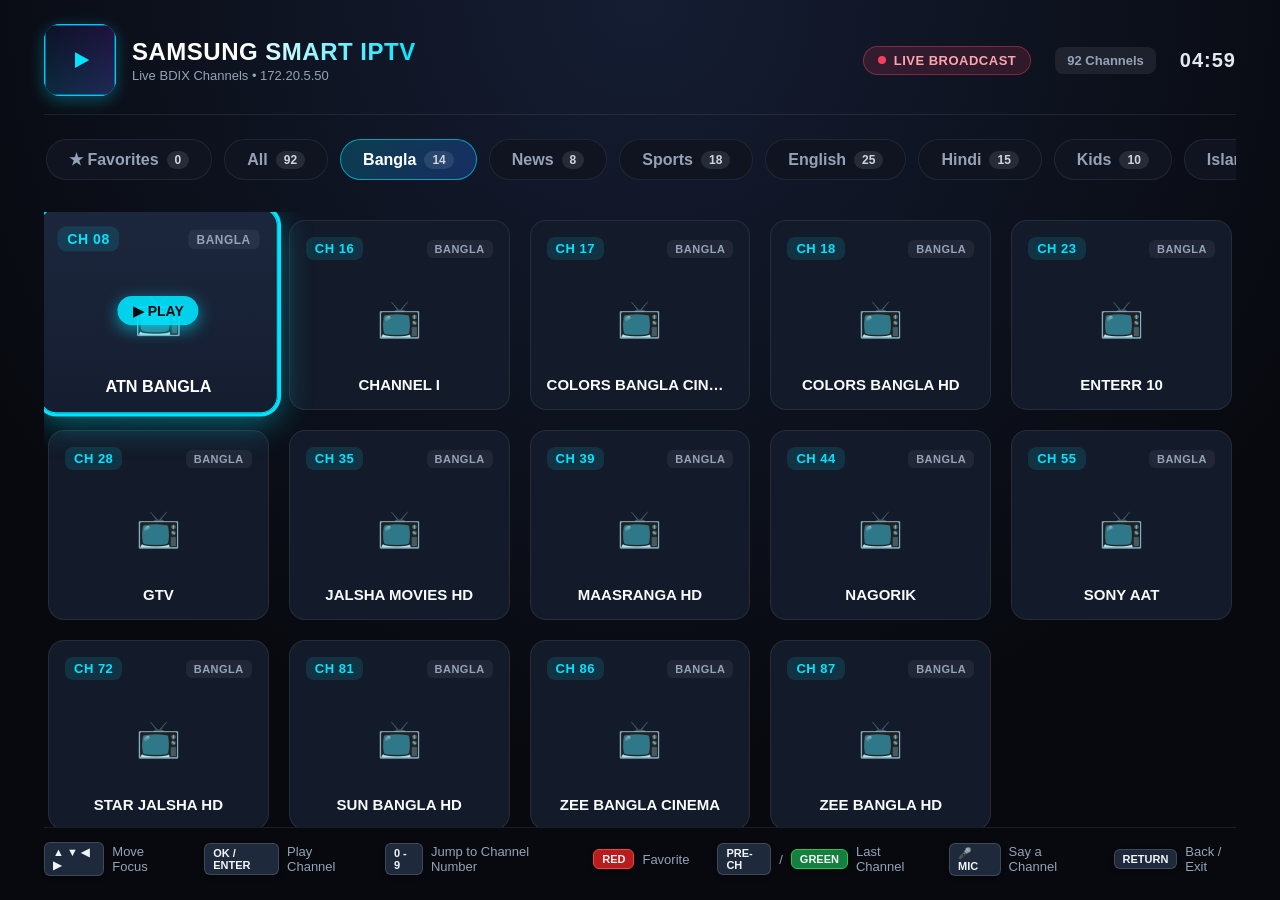
==== index.html @ b4ba372a "Initial commit Co-Authored-By: Claude Opus 5.5 <noreply@anthropic.com>" ====
<!DOCTYPE html>
<html lang="en">
<head>
  <meta charset="UTF-8">
  <meta name="viewport" content="width=1920, height=1080, initial-scale=1.0, maximum-scale=1.0, user-scalable=no">
  <title>Samsung Smart IPTV</title>
  <link rel="stylesheet" href="style.css">
  <link rel="icon" href="icon.png">
</head>
<body>

  <!-- TV Application Interface -->
  <div id="app-container">

    <!-- Top Header -->
    <header class="tv-header">
      <div class="brand-wrapper">
        <div class="brand-icon">
          <img src="icon.png" alt="" width="72" height="72" decoding="async">
        </div>
        <div>
          <div class="brand-title">SAMSUNG SMART IPTV</div>
          <div class="brand-subtitle" id="brand-subtitle">Live BDIX Channels</div>
        </div>
      </div>

      <div class="header-status">
        <div class="live-badge">
          <span class="pulse-dot"></span>
          <span>LIVE BROADCAST</span>
        </div>
        <div class="channel-count-tag" id="channel-count">Loading…</div>
        <div class="clock-display" id="tv-clock">--:--</div>
      </div>
    </header>

    <!-- Categories Navigation Bar -->
    <nav class="category-bar-wrapper">
      <div class="category-bar" id="category-bar">
        <!-- Rendered dynamically -->
      </div>
    </nav>

    <!-- Channels Grid Container -->
    <main class="grid-container" id="grid-container">
      <div class="channels-grid" id="channels-grid">
        <!-- Channels cards rendered dynamically -->
      </div>
    </main>

    <!-- Remote Navigation Hints Footer -->
    <footer class="tv-footer-hints">
      <div class="hint-item"><span class="key-pill">▲ ▼ ◀ ▶</span> Move Focus</div>
      <div class="hint-item"><span class="key-pill">OK / ENTER</span> Play Channel</div>
      <div class="hint-item"><span class="key-pill">0 - 9</span> Jump to Channel Number</div>
      <div class="hint-item"><span class="key-pill key-red">RED</span> Favorite</div>
      <div class="hint-item"><span class="key-pill">PRE-CH</span> / <span class="key-pill key-green">GREEN</span> Last Channel</div>
      <div class="hint-item"><span class="key-pill">🎤 MIC</span> Say a Channel</div>
      <div class="hint-item"><span class="key-pill">RETURN</span> Back / Exit</div>
    </footer>

  </div>

  <!-- Fullscreen Player View -->
  <div id="player-container">
    <object id="av-player" type="application/avplayer"></object>
    <video id="stream-video" class="stream-video" controls playsinline preload="auto"></video>
    <iframe id="stream-iframe" class="stream-iframe-fallback" src="about:blank" allow="autoplay; fullscreen" allowfullscreen tabindex="-1" hidden></iframe>


    <!-- Compact top OSD only (does not cover player controls) -->
    <div class="player-osd hidden" id="player-osd">
      
      <!-- Top OSD Bar -->
      <div class="osd-top">
        <div class="osd-channel-info">
          <span class="osd-ch-number" id="osd-ch-num">CH 01</span>
          <img class="osd-ch-logo" id="osd-ch-logo" src="" alt="Channel Logo" onerror="this.style.display='none'" />
          <div class="osd-ch-details">
            <div class="osd-ch-name" id="osd-ch-name">A SPORTS HD</div>
            <div class="osd-ch-meta">
              <span id="osd-ch-cat">Sports • LIVE</span>
              <span class="live-badge" style="padding: 2px 8px; font-size: 11px;">
                <span class="pulse-dot" style="width:6px; height:6px;"></span> LIVE
              </span>
            </div>
          </div>
        </div>

        <div class="osd-top-right">
          <div class="osd-clock" id="osd-clock">--:--</div>
        </div>
      </div>

    </div>

    <!-- Loading / buffering / error status -->
    <div class="player-status status-hidden" id="player-status" hidden>
      <div class="status-spinner"></div>
      <div class="status-error-icon">⚠</div>
      <div class="status-text">
        <div class="status-title" id="player-status-title"></div>
        <div class="status-detail" id="player-status-detail"></div>
      </div>
      <div class="status-actions">
        <div class="hint-item"><span class="key-pill">OK</span> Retry</div>
        <div class="hint-item"><span class="key-pill">◀ ▶</span> Other channel</div>
        <div class="hint-item"><span class="key-pill">RETURN</span> Back</div>
      </div>
    </div>

    <!-- Quick channel list (OK while watching) -->
    <aside class="channel-drawer" id="channel-drawer">
      <div class="drawer-header">
        <span class="drawer-arrow">◀</span>
        <span class="drawer-category" id="drawer-category">All</span>
        <span class="drawer-arrow">▶</span>
      </div>
      <div class="drawer-list" id="drawer-list"></div>
      <div class="drawer-hints">
        <div class="hint-item"><span class="key-pill">▲ ▼</span> Browse</div>
        <div class="hint-item"><span class="key-pill">OK</span> Watch</div>
        <div class="hint-item"><span class="key-pill">RETURN</span> Close</div>
      </div>
    </aside>
  </div>

  <!-- Direct Channel Dial Overlay (When typing 0-9 on remote) -->
  <div id="channel-dial-overlay">
    <span class="dial-label">CH</span>
    <span class="dial-digits" id="dial-digits">01</span>
  </div>

  <!-- Exit confirmation (RETURN on the category bar) -->
  <div id="exit-dialog" class="exit-dialog" hidden>
    <div class="exit-box">
      <div class="exit-title">Exit Samsung Smart IPTV?</div>
      <div class="exit-actions">
        <span class="exit-btn">Exit</span>
        <span class="exit-btn">Cancel</span>
      </div>
    </div>
  </div>

  <!-- TV Toast Notification -->
  <div id="tv-toast">
    <span style="font-size: 20px;">📺</span>
    <span id="toast-msg">Notification</span>
  </div>

  <!-- Scripts -->
  <script src="$WEBAPIS/webapis/webapis.js"></script>
  <script src="js/config.js"></script>
  <script src="js/hls.js"></script>
  <script src="channels.js"></script>
  <script src="app.js"></script>
</body>
</html>
---- style.css ----
/* Samsung Smart TV IPTV Stylesheet */
:root {
  --bg-primary: #07090e;
  --bg-surface: #0f1420;
  --bg-surface-elevated: #161e30;
  --bg-card: #131a29;
  --accent-cyan: #00e5ff;
  --accent-blue: #2563eb;
  --accent-emerald: #10b981;
  --accent-amber: #f59e0b;
  --accent-rose: #f43f5e;
  --text-main: #f8fafc;
  --text-muted: #94a3b8;
  --border-color: rgba(255, 255, 255, 0.08);
  --focus-glow: 0 0 0 3px #00e5ff, 0 8px 32px rgba(0, 229, 255, 0.45);
  --font-family: -apple-system, BlinkMacSystemFont, 'Segoe UI', Roboto, 'Helvetica Neue', Arial, sans-serif;
}

* {
  box-sizing: border-box;
  margin: 0;
  padding: 0;
  -webkit-font-smoothing: antialiased;
  user-select: none;
}

html, body {
  width: 100%;
  height: 100%;
  overflow: hidden;
  background-color: var(--bg-primary);
  color: var(--text-main);
  font-family: var(--font-family);
  font-size: 16px;
}

/* TV Safe Area Container */
#app-container {
  width: 100vw;
  height: 100vh;
  display: flex;
  flex-direction: column;
  padding: 24px 44px;
  background: radial-gradient(circle at 50% 0%, #151d33 0%, var(--bg-primary) 70%);
  position: relative;
  overflow: hidden;
}

/* TOP HEADER */
.tv-header {
  display: flex;
  align-items: center;
  justify-content: space-between;
  padding-bottom: 18px;
  border-bottom: 1px solid var(--border-color);
  margin-bottom: 20px;
}

.brand-wrapper {
  display: flex;
  align-items: center;
  gap: 16px;
}

.brand-icon {
  width: 72px;
  height: 72px;
  border-radius: 16px;
  background: linear-gradient(135deg, #0284c7, #00e5ff);
  display: flex;
  align-items: center;
  justify-content: center;
  box-shadow: 0 4px 16px rgba(0, 229, 255, 0.3);
  overflow: hidden;
  flex-shrink: 0;
}

.brand-icon img {
  width: 100%;
  height: 100%;
  object-fit: cover;
  display: block;
}

.brand-title {
  font-size: 24px;
  font-weight: 800;
  letter-spacing: 0.5px;
  background: linear-gradient(90deg, #ffffff 40%, #00e5ff 100%);
  -webkit-background-clip: text;
  -webkit-text-fill-color: transparent;
}

.brand-subtitle {
  font-size: 13px;
  color: var(--text-muted);
  font-weight: 500;
  margin-top: 2px;
}

.header-status {
  display: flex;
  align-items: center;
  gap: 24px;
}

.live-badge {
  display: flex;
  align-items: center;
  gap: 8px;
  background: rgba(244, 63, 94, 0.15);
  border: 1px solid rgba(244, 63, 94, 0.4);
  color: #fda4af;
  padding: 6px 14px;
  border-radius: 20px;
  font-size: 13px;
  font-weight: 700;
  letter-spacing: 0.5px;
}

.live-badge .pulse-dot {
  width: 8px;
  height: 8px;
  background-color: #f43f5e;
  border-radius: 50%;
  animation: pulse 1.5s infinite;
}

@keyframes pulse {
  0% { transform: scale(0.9); opacity: 0.6; }
  50% { transform: scale(1.3); opacity: 1; box-shadow: 0 0 10px #f43f5e; }
  100% { transform: scale(0.9); opacity: 0.6; }
}

.clock-display {
  font-size: 20px;
  font-weight: 700;
  color: #e2e8f0;
  letter-spacing: 1px;
  font-variant-numeric: tabular-nums;
}

.channel-count-tag {
  background: rgba(255, 255, 255, 0.07);
  padding: 6px 12px;
  border-radius: 8px;
  font-size: 13px;
  color: var(--text-muted);
  font-weight: 600;
}

/* CATEGORY TABS */
.category-bar-wrapper {
  margin-bottom: 22px;
  position: relative;
}

.category-bar {
  display: flex;
  gap: 12px;
  overflow-x: auto;
  scroll-behavior: smooth;
  padding: 4px 2px 10px 2px;
  scrollbar-width: none;
}
.category-bar::-webkit-scrollbar {
  display: none;
}

.cat-tab {
  padding: 10px 22px;
  background: var(--bg-surface);
  border: 1px solid var(--border-color);
  border-radius: 28px;
  color: var(--text-muted);
  font-size: 16px;
  font-weight: 600;
  cursor: pointer;
  white-space: nowrap;
  transition: all 0.2s cubic-bezier(0.2, 0.8, 0.2, 1);
  display: flex;
  align-items: center;
  gap: 8px;
  outline: none;
}

.cat-tab .tab-badge {
  font-size: 12px;
  background: rgba(255, 255, 255, 0.1);
  padding: 2px 8px;
  border-radius: 12px;
  color: #cbd5e1;
}

.cat-tab.active {
  background: linear-gradient(135deg, rgba(0, 229, 255, 0.2), rgba(37, 99, 235, 0.3));
  border-color: rgba(0, 229, 255, 0.6);
  color: #ffffff;
}

.cat-tab.focused {
  border-color: var(--accent-cyan);
  background: var(--accent-cyan);
  color: #07090e;
  transform: translateY(-2px) scale(1.05);
  box-shadow: var(--focus-glow);
}

.cat-tab.focused .tab-badge {
  background: rgba(0, 0, 0, 0.25);
  color: #000;
  font-weight: 700;
}

/* MAIN CONTENT / CHANNEL GRID */
.grid-container {
  flex: 1;
  overflow-y: auto;
  padding: 8px 4px 30px 4px;
  scroll-behavior: smooth;
  scrollbar-width: none;
}
.grid-container::-webkit-scrollbar {
  display: none;
}

.channels-grid {
  display: grid;
  grid-template-columns: repeat(auto-fill, minmax(210px, 1fr));
  gap: 20px;
}

/* CHANNEL CARD */
.channel-card {
  background: var(--bg-card);
  border: 1px solid var(--border-color);
  border-radius: 16px;
  padding: 16px;
  display: flex;
  flex-direction: column;
  position: relative;
  transition: transform 0.2s cubic-bezier(0.2, 0.8, 0.2, 1), box-shadow 0.2s, border-color 0.2s;
  cursor: pointer;
  outline: none;
  min-height: 190px;
}

.channel-card-top {
  display: flex;
  justify-content: space-between;
  align-items: center;
  margin-bottom: 12px;
}

.channel-number-badge {
  font-size: 13px;
  font-weight: 800;
  color: var(--accent-cyan);
  background: rgba(0, 229, 255, 0.12);
  padding: 4px 9px;
  border-radius: 8px;
  letter-spacing: 0.5px;
}

.channel-cat-tag {
  font-size: 11px;
  font-weight: 700;
  text-transform: uppercase;
  color: var(--text-muted);
  background: rgba(255, 255, 255, 0.06);
  padding: 3px 8px;
  border-radius: 6px;
  letter-spacing: 0.5px;
}

.channel-logo-wrap {
  flex: 1;
  display: flex;
  align-items: center;
  justify-content: center;
  padding: 10px 0;
  position: relative;
}

.channel-logo-fallback {
  display: none;
  font-size: 36px;
  color: #38bdf8;
  line-height: 1;
}

.channel-logo {
  max-width: 190px;
  max-height: 96px;
  object-fit: contain;
  filter: drop-shadow(0 4px 8px rgba(0, 0, 0, 0.4));
  transition: transform 0.2s;
}

.channel-card-footer {
  margin-top: 10px;
  text-align: center;
}

.channel-title {
  font-size: 15px;
  font-weight: 700;
  color: var(--text-main);
  white-space: nowrap;
  overflow: hidden;
  text-overflow: ellipsis;
}

.channel-fav-star {
  color: var(--accent-amber);
}

.channel-card.is-favorite {
  border-color: rgba(245, 158, 11, 0.45);
}

.grid-empty {
  grid-column: 1 / -1;
  display: flex;
  flex-direction: column;
  align-items: center;
  gap: 12px;
  padding: 80px 20px;
  font-size: 22px;
  font-weight: 700;
  color: var(--text-main);
}

.grid-empty-icon {
  font-size: 64px;
  color: var(--accent-amber);
}

.grid-empty-hint {
  font-size: 16px;
  font-weight: 500;
  color: var(--text-muted);
}

/* Focused Channel Card (TV D-Pad Focus) */
.channel-card.focused {
  border-color: var(--accent-cyan);
  background: linear-gradient(180deg, #1c273d 0%, #151d30 100%);
  transform: scale(1.08) translateY(-4px);
  box-shadow: var(--focus-glow);
  z-index: 10;
}

.channel-card.focused .channel-logo {
  transform: scale(1.1);
}

.channel-card.focused .channel-title {
  color: #ffffff;
}

.channel-card.focused::after {
  content: '▶ PLAY';
  position: absolute;
  top: 50%;
  left: 50%;
  transform: translate(-50%, -50%);
  background: rgba(0, 229, 255, 0.9);
  color: #07090e;
  font-size: 13px;
  font-weight: 800;
  padding: 6px 14px;
  border-radius: 20px;
  box-shadow: 0 4px 15px rgba(0, 229, 255, 0.6);
  opacity: 0;
  animation: fadeInPlay 0.2s forwards;
  pointer-events: none;
}

@keyframes fadeInPlay {
  from { opacity: 0; transform: translate(-50%, -45%); }
  to { opacity: 1; transform: translate(-50%, -50%); }
}

/* FOOTER REMOTE HELPER */
.tv-footer-hints {
  display: flex;
  align-items: center;
  justify-content: center;
  gap: 28px;
  padding-top: 14px;
  border-top: 1px solid var(--border-color);
  font-size: 13px;
  color: var(--text-muted);
}

.hint-item {
  display: flex;
  align-items: center;
  gap: 8px;
}

.key-pill {
  background: #1e293b;
  border: 1px solid rgba(255, 255, 255, 0.15);
  color: #f1f5f9;
  padding: 3px 8px;
  border-radius: 6px;
  font-size: 11px;
  font-weight: 700;
  box-shadow: 0 2px 4px rgba(0,0,0,0.3);
}

.key-pill.key-red {
  background: #b91c1c;
  border-color: #ef4444;
}

.key-pill.key-green {
  background: #15803d;
  border-color: #22c55e;
}

/* FULLSCREEN PLAYER VIEW */
#player-container {
  position: fixed;
  top: 0;
  left: 0;
  width: 100vw;
  height: 100vh;
  background-color: #000000;
  z-index: 9999;
  display: none;
  overflow: hidden;
}

#player-container.active {
  display: block;
}

.stream-video {
  width: 100%;
  height: 100%;
  display: none;
  border: none;
  background: #000;
  object-fit: contain;
}

.stream-video.active {
  display: block;
}

.stream-iframe-fallback {
  width: 100%;
  height: 100%;
  border: none;
  background: #000;
  display: none;
}

.stream-iframe-fallback.active {
  display: block;
}

/* AVPlay draws on a hardware video plane beneath the page, so everything above it must be transparent. */
#av-player {
  display: none;
  position: absolute;
  top: 0;
  left: 0;
  width: 100%;
  height: 100%;
}

html.avplay-active,
html.avplay-active body,
html.avplay-active #player-container {
  background: transparent;
}

html.avplay-active #app-container,
html.avplay-active .stream-video,
html.avplay-active .stream-iframe-fallback {
  visibility: hidden;
}

html.avplay-active #av-player {
  display: block;
}

/* PLAYER STATUS (loading / buffering / error) */
.player-status {
  position: absolute;
  z-index: 3;
  display: flex;
  align-items: center;
  gap: 20px;
  pointer-events: none;
}

.player-status[hidden] {
  display: none;
}

.player-status.status-loading,
.player-status.status-paused,
.player-status.status-error {
  top: 50%;
  left: 50%;
  transform: translate(-50%, -50%);
  flex-direction: column;
  text-align: center;
  padding: 36px 56px;
  min-width: 520px;
  background: rgba(7, 9, 14, 0.85);
  border: 1px solid rgba(255, 255, 255, 0.12);
  border-radius: 24px;
  box-shadow: 0 20px 60px rgba(0, 0, 0, 0.6);
}

.player-status.status-buffering {
  right: 48px;
  bottom: 48px;
  padding: 12px 20px;
  background: rgba(7, 9, 14, 0.8);
  border-radius: 16px;
}

.status-spinner {
  width: 56px;
  height: 56px;
  border: 5px solid rgba(255, 255, 255, 0.15);
  border-top-color: var(--accent-cyan);
  border-radius: 50%;
  animation: spin 0.9s linear infinite;
}

.status-buffering .status-spinner {
  width: 28px;
  height: 28px;
  border-width: 3px;
}

@keyframes spin {
  to { transform: rotate(360deg); }
}

.status-error-icon,
.status-actions {
  display: none;
}

.status-error .status-spinner,
.status-paused .status-spinner {
  display: none;
}

.status-error .status-error-icon {
  display: block;
  font-size: 56px;
  color: var(--accent-amber);
  line-height: 1;
}

.status-error .status-actions {
  display: flex;
  gap: 24px;
  margin-top: 8px;
  font-size: 14px;
  color: var(--text-muted);
}

.status-title {
  font-size: 26px;
  font-weight: 800;
  color: #fff;
}

.status-buffering .status-title {
  font-size: 16px;
}

.status-detail {
  margin-top: 6px;
  font-size: 16px;
  color: var(--text-muted);
}

/* QUICK CHANNEL DRAWER */
.channel-drawer {
  position: absolute;
  top: 0;
  left: 0;
  bottom: 0;
  width: 480px;
  z-index: 4;
  display: flex;
  flex-direction: column;
  padding: 32px 24px 24px;
  background: linear-gradient(90deg, rgba(7, 9, 14, 0.96) 0%, rgba(7, 9, 14, 0.9) 85%, rgba(7, 9, 14, 0) 100%);
  transform: translateX(-100%);
  transition: transform 0.25s ease;
}

.channel-drawer.open {
  transform: translateX(0);
}

.drawer-header {
  display: flex;
  align-items: center;
  justify-content: space-between;
  padding: 0 8px 18px;
  border-bottom: 1px solid var(--border-color);
  margin-bottom: 12px;
}

.drawer-category {
  font-size: 24px;
  font-weight: 800;
  color: #fff;
}

.drawer-arrow {
  font-size: 18px;
  color: var(--accent-cyan);
}

.drawer-list {
  flex: 1;
  overflow-y: auto;
  scrollbar-width: none;
  padding: 4px;
}

.drawer-list::-webkit-scrollbar {
  display: none;
}

.drawer-item {
  display: flex;
  align-items: center;
  gap: 14px;
  padding: 10px 14px;
  margin-bottom: 6px;
  border: 1px solid transparent;
  border-radius: 14px;
  color: #cbd5e1;
}

.drawer-item.focused {
  background: rgba(0, 229, 255, 0.18);
  border-color: var(--accent-cyan);
  color: #fff;
  box-shadow: 0 0 18px rgba(0, 229, 255, 0.35);
}

.drawer-num {
  min-width: 34px;
  font-size: 15px;
  font-weight: 800;
  color: var(--accent-cyan);
  font-variant-numeric: tabular-nums;
}

.drawer-logo-wrap {
  width: 64px;
  height: 40px;
  display: flex;
  align-items: center;
  justify-content: center;
  flex-shrink: 0;
}

.drawer-logo {
  max-width: 64px;
  max-height: 40px;
  object-fit: contain;
}

.drawer-name {
  flex: 1;
  font-size: 17px;
  font-weight: 700;
  white-space: nowrap;
  overflow: hidden;
  text-overflow: ellipsis;
}

.drawer-playing {
  font-size: 11px;
  font-weight: 800;
  color: #fda4af;
  background: rgba(244, 63, 94, 0.18);
  border: 1px solid rgba(244, 63, 94, 0.5);
  padding: 2px 8px;
  border-radius: 10px;
}

.drawer-hints {
  display: flex;
  justify-content: center;
  gap: 18px;
  padding-top: 14px;
  border-top: 1px solid var(--border-color);
  font-size: 13px;
  color: var(--text-muted);
}

body.tv-device .channel-drawer {
  transition: none;
}


#player-container .stream-video,
#player-container .stream-iframe-fallback {
  position: relative;
  z-index: 1;
}

body.tv-device .stream-video::-webkit-media-controls-panel {
  min-height: 56px;
}

/* PLAYER OSD — top strip only so iframe video controls stay visible */
.player-osd {
  position: absolute;
  top: 0;
  left: 0;
  right: 0;
  width: 100%;
  height: auto;
  max-height: 140px;
  pointer-events: none;
  display: block;
  padding: 20px 40px 0;
  background: linear-gradient(180deg, rgba(0, 0, 0, 0.75) 0%, rgba(0, 0, 0, 0.35) 70%, transparent 100%);
  opacity: 1;
  transition: opacity 0.35s ease;
  z-index: 2;
}

.player-osd.hidden {
  opacity: 0;
  visibility: hidden;
}

.osd-top {
  display: flex;
  align-items: center;
  justify-content: space-between;
}

.osd-top-right {
  display: flex;
  flex-direction: column;
  align-items: flex-end;
  gap: 12px;
}








.osd-channel-info {
  display: flex;
  align-items: center;
  gap: 20px;
  background: rgba(15, 23, 42, 0.88);
  border: 1px solid rgba(255, 255, 255, 0.15);
  padding: 12px 24px;
  border-radius: 18px;
  box-shadow: 0 8px 32px rgba(0, 0, 0, 0.5);
}

.osd-ch-number {
  font-size: 26px;
  font-weight: 900;
  color: var(--accent-cyan);
  letter-spacing: 1px;
}

.osd-ch-logo {
  height: 72px;
  max-width: 160px;
  object-fit: contain;
}

.osd-ch-details {
  display: flex;
  flex-direction: column;
  gap: 2px;
}

.osd-ch-name {
  font-size: 22px;
  font-weight: 800;
  color: #ffffff;
}

.osd-ch-meta {
  display: flex;
  align-items: center;
  gap: 10px;
  font-size: 13px;
  color: var(--text-muted);
}

.osd-top-right {
  display: flex;
  align-items: center;
  gap: 16px;
}

.osd-clock {
  font-size: 24px;
  font-weight: 700;
  color: #fff;
  font-variant-numeric: tabular-nums;
  background: rgba(15, 23, 42, 0.88);
  padding: 10px 20px;
  border-radius: 14px;
  border: 1px solid rgba(255, 255, 255, 0.15);
}

/* QUICK CHANNEL CAROUSEL (BOTTOM OF OSD) */
.osd-bottom {
  display: flex;
  flex-direction: column;
  gap: 16px;
}

.quick-bar-wrapper {
  background: rgba(15, 23, 42, 0.85);
  border: 1px solid rgba(255, 255, 255, 0.15);
  border-radius: 20px;
  padding: 16px 20px;
  box-shadow: 0 12px 40px rgba(0, 0, 0, 0.6);
  pointer-events: auto;
}

.quick-bar-title {
  font-size: 14px;
  font-weight: 700;
  color: var(--text-muted);
  margin-bottom: 12px;
  display: flex;
  align-items: center;
  justify-content: space-between;
}

.quick-channels-scroll {
  display: flex;
  gap: 16px;
  overflow-x: auto;
  scroll-behavior: smooth;
  padding: 4px;
  scrollbar-width: none;
}
.quick-channels-scroll::-webkit-scrollbar {
  display: none;
}

.quick-card {
  min-width: 170px;
  max-width: 170px;
  height: 90px;
  background: rgba(255, 255, 255, 0.05);
  border: 1px solid rgba(255, 255, 255, 0.1);
  border-radius: 12px;
  padding: 8px 12px;
  display: flex;
  flex-direction: column;
  align-items: center;
  justify-content: center;
  cursor: pointer;
  transition: all 0.2s cubic-bezier(0.2, 0.8, 0.2, 1);
  position: relative;
}

.quick-card img {
  max-height: 40px;
  max-width: 100px;
  object-fit: contain;
  margin-bottom: 6px;
}

.quick-card .quick-name {
  font-size: 12px;
  font-weight: 600;
  color: #cbd5e1;
  white-space: nowrap;
  overflow: hidden;
  text-overflow: ellipsis;
  width: 100%;
  text-align: center;
}

.quick-card.focused {
  border-color: var(--accent-cyan);
  background: rgba(0, 229, 255, 0.2);
  transform: scale(1.1) translateY(-4px);
  box-shadow: 0 0 20px rgba(0, 229, 255, 0.5);
}

.quick-card.active-stream {
  border-color: #10b981;
}
.quick-card.active-stream::before {
  content: 'PLAYING';
  position: absolute;
  top: 4px;
  right: 6px;
  font-size: 9px;
  font-weight: 800;
  color: #10b981;
}

.osd-controls-hint {
  display: flex;
  align-items: center;
  justify-content: center;
  gap: 24px;
  font-size: 13px;
  color: rgba(255, 255, 255, 0.8);
  text-shadow: 0 2px 4px rgba(0,0,0,0.8);
}

/* DIRECT CHANNEL NUMBER OVERLAY */
#channel-dial-overlay {
  position: fixed;
  top: 50%;
  left: 50%;
  transform: translate(-50%, -50%);
  right: auto;
  background: rgba(0, 0, 0, 0.85);
  border: 2px solid var(--accent-cyan);
  border-radius: 16px;
  padding: 16px 28px;
  display: none;
  align-items: baseline;
  gap: 10px;
  z-index: 10001;
  box-shadow: var(--focus-glow);
  animation: pulseGlow 1s infinite alternate;
}

#channel-dial-overlay.active {
  display: flex;
}

.dial-label {
  font-size: 20px;
  font-weight: 700;
  color: var(--text-muted);
}

.dial-digits {
  font-size: 48px;
  font-weight: 900;
  color: #ffffff;
  letter-spacing: 2px;
}

/* TOAST NOTIFICATION */
#tv-toast {
  position: fixed;
  bottom: 40px;
  left: 50%;
  transform: translateX(-50%) translateY(20px);
  background: rgba(15, 23, 42, 0.95);
  border: 1px solid rgba(0, 229, 255, 0.5);
  color: #fff;
  padding: 14px 28px;
  border-radius: 30px;
  font-size: 16px;
  font-weight: 700;
  box-shadow: 0 10px 30px rgba(0,0,0,0.6);
  opacity: 0;
  transition: all 0.3s ease;
  pointer-events: none;
  z-index: 10002;
  display: flex;
  align-items: center;
  gap: 12px;
}

body.tv-device .grid-container,
body.tv-device .category-bar,
body.tv-device #quick-channels-scroll {
  scroll-behavior: auto;
}

body.tv-device .channel-card,
body.tv-device .cat-tab {
  transition: none;
}

body.tv-device .pulse-dot {
  animation: none;
  opacity: 1;
}

body.tv-device .brand-icon {
  width: 88px;
  height: 88px;
  border-radius: 18px;
}

body.tv-device .channels-grid {
  grid-template-columns: repeat(auto-fill, minmax(250px, 1fr));
  gap: 22px;
}

body.tv-device .channel-logo {
  max-width: 220px;
  max-height: 110px;
}

body.tv-device .channel-logo-fallback {
  font-size: 52px;
}

body.tv-device .channel-card {
  min-height: 200px;
}

#tv-toast.show {
  opacity: 1;
  transform: translateX(-50%) translateY(0);
}

/* The fallback web player must never take remote focus (keys would stop reaching the app). */
body.tv-device .stream-iframe-fallback {
  pointer-events: none;
}

/* EXIT CONFIRMATION */
.exit-dialog {
  position: fixed;
  inset: 0;
  z-index: 10003;
  display: flex;
  align-items: center;
  justify-content: center;
  background: rgba(0, 0, 0, 0.7);
}

.exit-dialog[hidden] {
  display: none;
}

.exit-box {
  background: var(--bg-surface-elevated);
  border: 1px solid rgba(255, 255, 255, 0.15);
  border-radius: 24px;
  padding: 40px 56px;
  text-align: center;
  min-width: 560px;
}

.exit-title {
  font-size: 30px;
  font-weight: 800;
  margin-bottom: 32px;
}

.exit-actions {
  display: flex;
  justify-content: center;
  gap: 24px;
}

.exit-btn {
  min-width: 180px;
  padding: 14px 28px;
  border-radius: 14px;
  font-size: 22px;
  font-weight: 700;
  background: var(--bg-card);
  border: 2px solid var(--border-color);
}

.exit-btn.focused {
  border-color: var(--accent-cyan);
  box-shadow: var(--focus-glow);
}
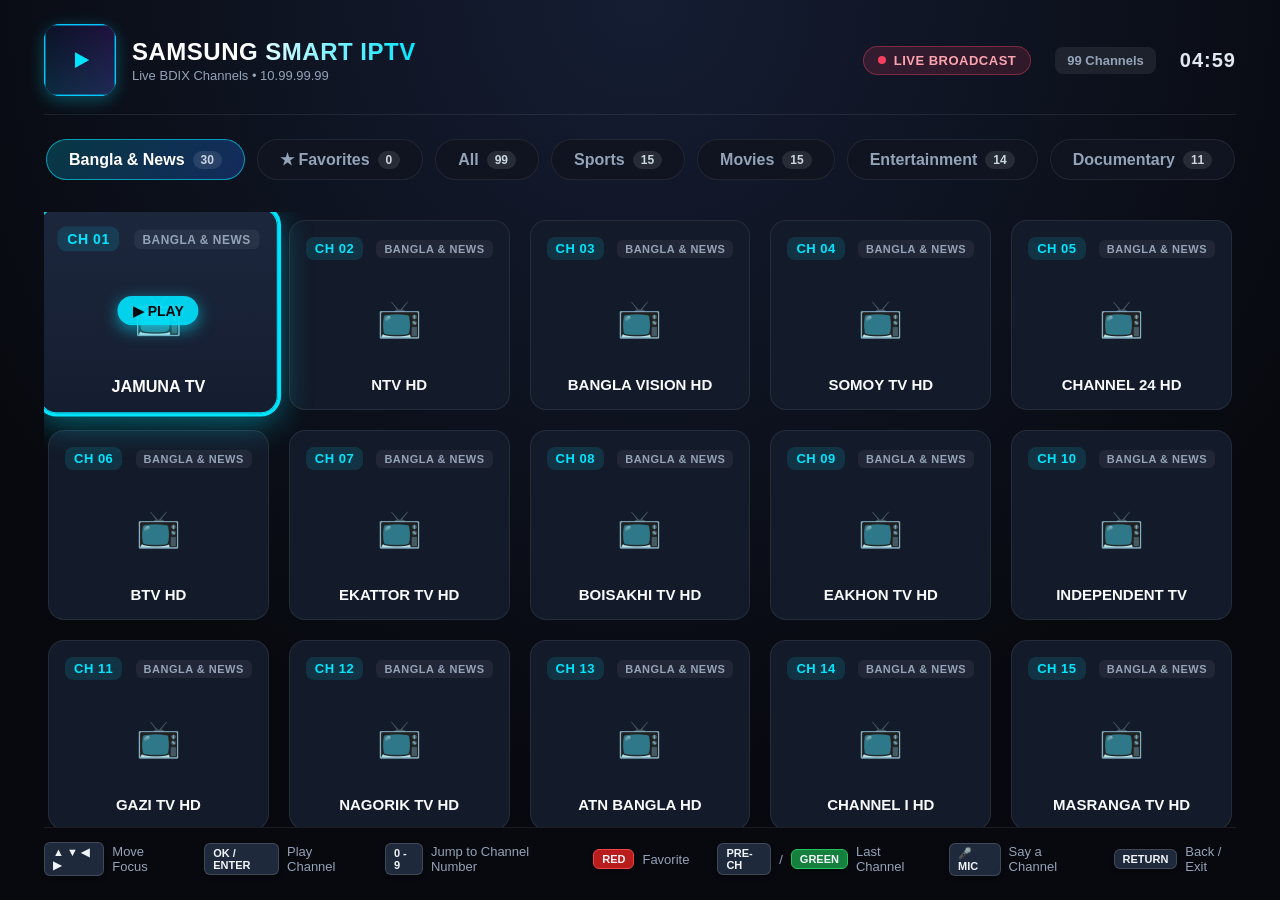
==== commit 303ca6bb: "Switch to 10.99.99.99 server, merge Bangla & News, add phone voice remote and volume display - Read " ====
--- a/index.html
+++ b/index.html
@@ -142,6 +142,13 @@
     </div>
   </div>
 
+  <!-- Volume indicator (the TV's own volume bar does not show over the app) -->
+  <div id="vol-popup" aria-hidden="true">
+    <span id="vol-icon">🔊</span>
+    <div class="vol-track"><div id="vol-fill"></div></div>
+    <span id="vol-level">0</span>
+  </div>
+
   <!-- TV Toast Notification -->
   <div id="tv-toast">
     <span style="font-size: 20px;">📺</span>
--- a/style.css
+++ b/style.css
@@ -1034,6 +1034,61 @@
   transform: translateX(-50%) translateY(0);
 }
 
+/* VOLUME INDICATOR */
+#vol-popup {
+  position: fixed;
+  top: 48px;
+  right: 56px;
+  z-index: 10002;
+  display: flex;
+  align-items: center;
+  gap: 16px;
+  min-width: 380px;
+  padding: 16px 26px;
+  border-radius: 40px;
+  background: rgba(15, 23, 42, 0.95);
+  border: 1px solid rgba(0, 229, 255, 0.5);
+  box-shadow: 0 10px 30px rgba(0, 0, 0, 0.6);
+  color: var(--text-main);
+  opacity: 0;
+  transform: translateY(-16px);
+  transition: opacity 0.2s ease, transform 0.2s ease;
+  pointer-events: none;
+}
+#vol-popup.show {
+  opacity: 1;
+  transform: translateY(0);
+}
+#vol-icon {
+  font-size: 28px;
+  width: 34px;
+  text-align: center;
+}
+.vol-track {
+  flex: 1;
+  height: 10px;
+  border-radius: 5px;
+  background: rgba(255, 255, 255, 0.15);
+  overflow: hidden;
+}
+#vol-fill {
+  height: 100%;
+  width: 0;
+  border-radius: 5px;
+  background: var(--accent-cyan);
+  transition: width 0.12s ease;
+}
+#vol-popup.muted #vol-fill {
+  background: var(--text-muted);
+}
+#vol-level {
+  min-width: 44px;
+  text-align: right;
+  font-size: 24px;
+  font-weight: 700;
+  font-variant-numeric: tabular-nums;
+}
+
 /* The fallback web player must never take remote focus (keys would stop reaching the app). */
 body.tv-device .stream-iframe-fallback {
   pointer-events: none;
